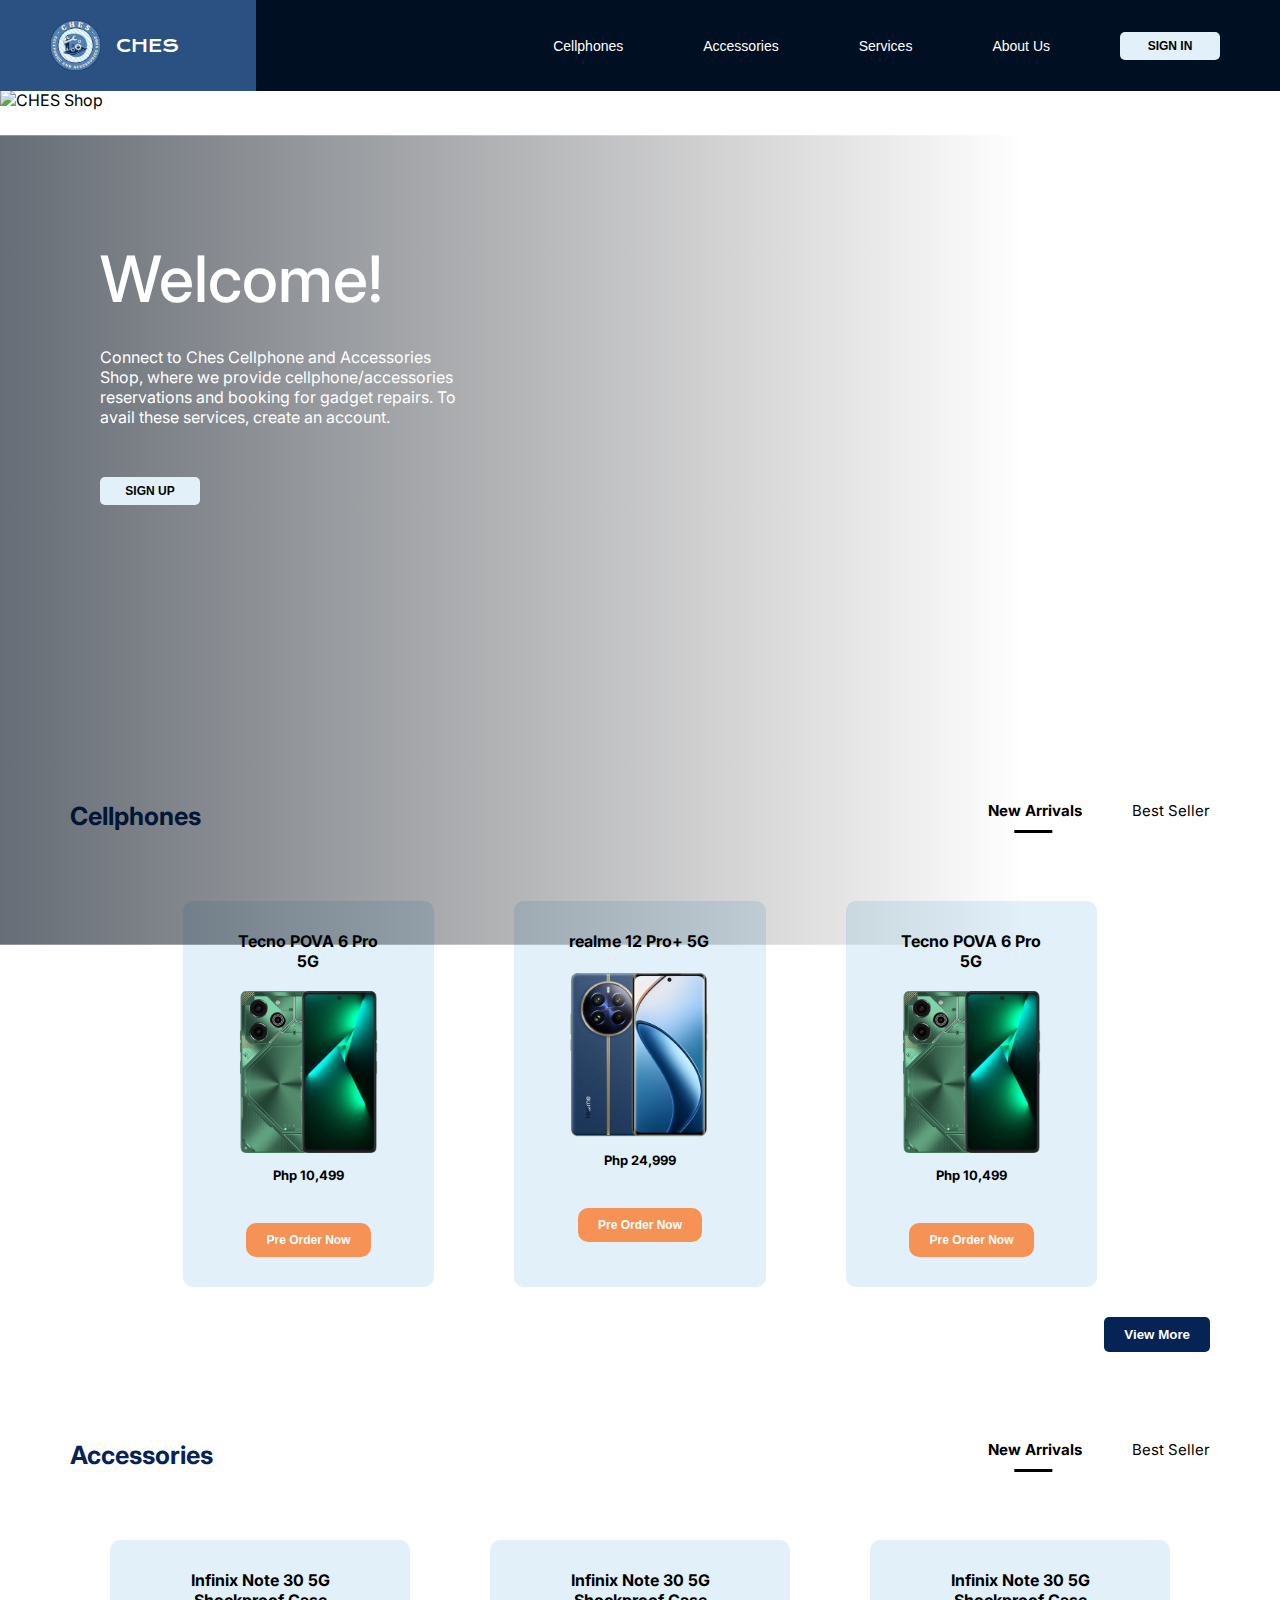
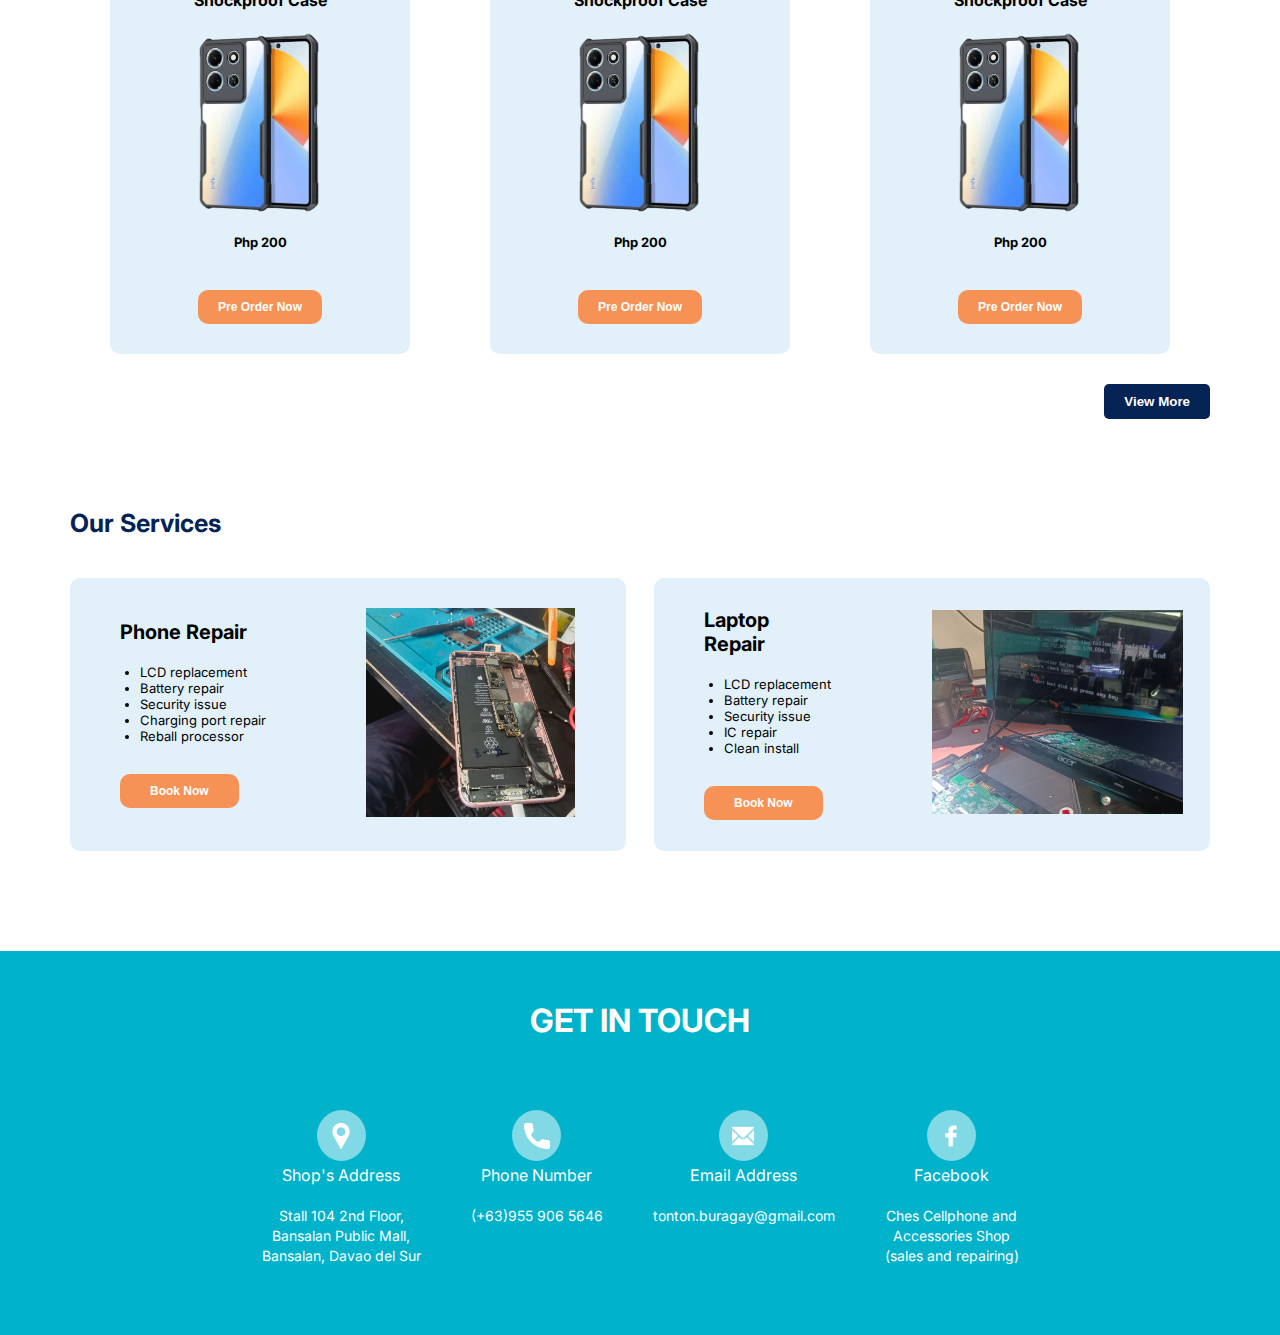
==== index.html @ 957cf8bf "TechShop_Client-Side" ====
<!DOCTYPE html>
<html>
 <head>
  <title>CHES Cellphone and Accessories Shop</title>
  <meta charset="utf-8">
  <meta name="viewport" content="width=device-width, initial-scale=1.0">

  <!--css-->
  <link href="landing-page.css" type="text/css" rel="stylesheet" />
  <!---->

  <!--fonts-->
  <link rel="preconnect" href="https://fonts.googleapis.com">
  <link rel="preconnect" href="https://fonts.gstatic.com" crossorigin>
  <link href="https://fonts.googleapis.com/css2?family=Inter:wght@100..900&family=Krona+One&display=swap" rel="stylesheet">
  <link href="https://fonts.googleapis.com/css2?family=Krona+One&display=swap" rel="stylesheet">
  <!---->

  <!--icons-->
  <link rel='stylesheet' href='https://cdn-uicons.flaticon.com/2.2.0/uicons-bold-rounded/css/uicons-bold-rounded.css'>
  <!---->
  
 </head>
 <body>

  <!--header-->
  <div class="header-container">
   <div class="left-header">
    <img src="icons/logo.svg">
    <p>CHES</p>
   </div>
   <div class="navbar">
    <div class="menu" id="hidden-menu">
     <a href="#"><button class="menu-btn">Cellphones</button></a>
     <a href="#"><button class="menu-btn">Accessories</button></a>
     <a href="#"><button class="menu-btn">Services</button></a>
     <a href="#"><button class="menu-btn">About Us</button></a>
    </div>
    <div class="right-header">
     <a href="#"><button class="sign-in-btn">SIGN IN</button></a>
     <div id="menu-icon">
      <i class="fi fi-br-bars-staggered"></i>
     </div>
    </div>
   </div>
  </div>
  <!---->

  <!--landing page main-->
  <div class="main-container">
   <img src="bg-img/ches-img.png" class="bg-img" alt="CHES Shop">
   <img src="bg-img/bg-fade.svg" class="fade">
   <div class="content">
    <p class="title">Welcome!</p>
    <p class="subtitle">Connect to Ches Cellphone and Accessories Shop, where we provide cellphone/accessories reservations and booking for gadget repairs. To avail these services, create an account.</p>
    <a href="#"><button class="sign-up-btn">SIGN UP</button></a>
   </div>
  </div>
  <!---->

  <div style="height: 15vh;"></div>

  <!--cp new arrivals container-->
  <div class="cp-product-container">
   <div class="cp-container">
    <p class="cellphone-txt">Cellphones</p>
    <div class="phone-choices">
     <a href="#" class="cp-new-arrivals">New Arrivals</a>
     <a href="#" class="cp-best-seller">Best Seller</a>
    </div>
   </div>
   <div class="cellphones">
    <div class="cellphone-container cp1">
     <p class="cp-title">Tecno POVA 6 Pro 5G</p><br>
     <img src="product-img/tecno-pova.svg" alt="tecno cp">
     <p style="font-size: 13px;">Php 10,499</p><br><br>
     <a><button class="pre-order-btn">Pre Order Now</button></a>
    </div>
    <div class="cellphone-container cp2">
     <p class="cp-title">realme 12 Pro+ 5G</p><br>
     <img src="product-img/realme-12.svg" alt="realme cp">
     <p style="font-size: 13px;">Php 24,999</p><br><br>
     <a><button class="pre-order-btn">Pre Order Now</button></a>
    </div>
    <div class="cellphone-container cp1">
     <p class="cp-title">Tecno POVA 6 Pro 5G</p><br>
     <img src="product-img/tecno-pova.svg" alt="tecno cp">
     <p style="font-size: 13px;">Php 10,499</p><br><br>
     <a><button class="pre-order-btn">Pre Order Now</button></a>
    </div>
   </div>
   <div class="view-more-container">
    <a href="#"><button class="view-more-btn">View More</button></a>
   </div>
  </div>
  <!---->

  <!--cp best seller container//hidden-->
  <div class="cp-product-container2">
   <div class="cp-container2">
    <p class="cellphone-txt">Cellphones</p>
    <div class="phone-choices">
     <a href="#" class="cp-new-arrivals2">New Arrivals</a>
     <a href="#" class="cp-best-seller2">Best Seller</a>
    </div>
   </div>
   <div class="cellphones">
    <div class="cellphone-container cp1">
     <p class="cp-title">realme 12 Pro+ 5G</p><br>
     <img src="product-img/realme-12.svg" alt="realme cp">
     <p style="font-size: 13px;">Php 24,999</p><br><br>
     <a><button class="pre-order-btn">Pre Order Now</button></a>
    </div>
    <div class="cellphone-container cp2">
     <p class="cp-title">realme 12 Pro+ 5G</p><br>
     <img src="product-img/realme-12.svg" alt="realme cp">
     <p style="font-size: 13px;">Php 24,999</p><br><br>
     <a><button class="pre-order-btn">Pre Order Now</button></a>
    </div>
    <div class="cellphone-container cp1">
     <p class="cp-title">Tecno POVA 6 Pro 5G</p><br>
     <img src="product-img/tecno-pova.svg" alt="tecno cp">
     <p style="font-size: 13px;">Php 10,499</p><br><br>
     <a><button class="pre-order-btn">Pre Order Now</button></a>
    </div>
   </div>
   <div class="view-more-container">
    <a href="#"><button class="view-more-btn">View More</button></a>
   </div>
  </div>
  <!---->

  <!--accessories new arrivals container-->
  <div class="acc-product-container">
   <div class="acc-container">
    <p class="accessories-txt">Accessories</p>
    <div class="accessories-choices">
     <a href="#" class="acc-new-arrivals">New Arrivals</a>
     <a href="#" class="acc-best-seller">Best Seller</a>
    </div>
   </div>
   <div class="accessories">
    <div class="accessories-container">
     <p class="acc-title">Infinix Note 30 5G Shockproof Case</p><br>
     <img src="product-img/phonecase.svg" alt="phonecase">
     <p style="font-size: 13px;">Php 200</p><br><br>
     <a><button class="pre-order-btn">Pre Order Now</button></a>
    </div>
    <div class="accessories-container">
     <p class="acc-title">Infinix Note 30 5G Shockproof Case</p><br>
     <img src="product-img/phonecase.svg" alt="phonecase">
     <p style="font-size: 13px;">Php 200</p><br><br>
     <a><button class="pre-order-btn">Pre Order Now</button></a>
    </div>
    <div class="accessories-container">
     <p class="acc-title">Infinix Note 30 5G Shockproof Case</p><br>
     <img src="product-img/phonecase.svg" alt="phonecase">
     <p style="font-size: 13px;">Php 200</p><br><br>
     <a><button class="pre-order-btn">Pre Order Now</button></a>
    </div>
   </div>
   <div class="view-more-container">
    <a href="#"><button class="view-more-btn">View More</button></a>
   </div>
  </div>
  <!---->

  <!--accessories best seller container//hidden-->
  <div class="acc-product-container2">
   <div class="acc-container2">
    <p class="accessories-txt">Accessories</p>
    <div class="accessories-choices">
     <a href="#" class="acc-new-arrivals2">New Arrivals</a>
     <a href="#" class="acc-best-seller2">Best Seller</a>
    </div>
   </div>
   <div class="accessories">
    <div class="accessories-container">
     <p class="acc-title">Realme C33 Type C Charger</p><br>
     <img src="product-img/charger.svg" alt="charger">
     <p style="font-size: 13px;">Php 200</p><br><br>
     <a><button class="pre-order-btn">Pre Order Now</button></a>
    </div>
    <div class="accessories-container">
     <p class="acc-title">Realme C33 Type C Charger</p><br>
     <img src="product-img/charger.svg" alt="charger">
     <p style="font-size: 13px;">Php 200</p><br><br>
     <a><button class="pre-order-btn">Pre Order Now</button></a>
    </div>
    <div class="accessories-container">
     <p class="acc-title">Realme C33 Type C Charger</p><br>
     <img src="product-img/charger.svg" alt="charger">
     <p style="font-size: 13px;">Php 200</p><br><br>
     <a><button class="pre-order-btn">Pre Order Now</button></a>
    </div>
   </div>
   <div class="view-more-container">
    <a href="#"><button class="view-more-btn">View More</button></a>
   </div>
  </div>
  <!---->

  <!--our services container-->
  <div class="services-container">
    <p class="services-txt">Our Services</p>
   <div class="services-division">
    <div class="services">
     <div class="phone-repair-container">
      <p>Phone Repair</p><br>
      <ul>
       <li>LCD replacement</li>
       <li>Battery repair</li>
       <li>Security issue</li>
       <li>Charging port repair</li>
       <li>Reball processor</li>
      </ul>
      <a><button class="book-now-btn">Book Now</button></a>
     </div>
     <div>
      <img src="product-img/phone-repair.svg">
     </div>
    </div>
    <div class="services2">
     <div class="laptop-repair-container">
      <p>Laptop Repair</p><br>
      <ul>
       <li>LCD replacement</li>
       <li>Battery repair</li>
       <li>Security issue</li>
       <li>IC repair</li>
       <li>Clean install</li>
      </ul>
      <a><button class="book-now-btn">Book Now</button></a>
     </div>
     <div>
      <img src="product-img/laptop-repair.svg">
     </div>
    </div>
   </div>
  </div>
  <!---->

  <!--get in touch-->
  <div class="contacts-container">
   <p class="get-in-touch">GET IN TOUCH</p>
   <div class="contacts">
    <div class="location">
     <div><img src="icons/location.svg"></div>
     <p style="font-size: 16px;">Shop's Address</p><br>
     <a class="description">Stall 104 2nd Floor,<br> Bansalan Public Mall,<br> Bansalan, Davao del Sur</a>
    </div>
    <div class="phone-number">
     <div><img src="icons/phone-number.svg"></div>
     <p style="font-size: 16px;">Phone Number</p><br>
     <a class="description">(+63)955 906 5646</a>
    </div>
    <div class="email">
     <div><img src="icons/email.svg"></div>
     <p style="font-size: 16px;">Email Address</p><br>
     <a href="tonton.buragay@gmail.com">tonton.buragay@gmail.com</a>
    </div>
    <div class="facebook">
     <div><img src="icons/facebook.svg"></div>
     <p style="font-size: 16px;">Facebook</p><br>
     <a href="https://www.facebook.com/profile.php?id=100089788597426">Ches Cellphone and<br>Accessories Shop<br>(sales and repairing)</a>
    </div>
   </div>
  </div>
  <!---->
  <!--script-->
  <script type="text/javascript" src="landing-page.js"></script>
 </body>
</html>
---- landing-page.css ----
* {
 margin: 0;
 padding: 0;
}
body {
 height: 100vh;
 font-family: "Inter", sans-serif;
}

/*header*/
.header-container {
 display: grid;
 grid-template-columns: 1fr 4fr;
 transition: 0.3s;
 position: fixed;
 width: 100%;
 z-index: 100;
}
.left-header {
 font-family: "Krona One", sans-serif;
 display: flex;
 background-color: #2A5181;
 align-items: center;
 column-gap: 15px;
 font-size: 17px;
 color: white;
 padding: 20px;
 padding-left: 50px;
}
.navbar {
 background-color: #000F22;
 display: flex;
 justify-content: right;
 align-items: center;
}
.menu {
 display: flex;
 justify-content: center;
 align-items: center;
 column-gap: 40px;
 padding-right: 50px;
 white-space: nowrap;
}
button {
 border: none;
}
.menu-btn {
 background-color: #000F22;
 color: white;
 font-size: 14px;
 padding: 20px;
 cursor: pointer;
}
.menu-btn:hover {
 background-color: #052355;
 padding: 20px;
 border-radius: 10px;
 transition: all 0.3s ease;
}
.right-header {
 padding-right: 60px;
 display: flex;
 column-gap: 40px;
 align-items: center;
}
.right-header a {
 text-decoration: none;
}
.sign-in-btn {
 background-color: #E1F0F9;
 width: 100px;
 padding: 7px;
 font-weight: bold;
 border-radius: 5px;
 font-size: 12px;
 cursor: pointer;
}
.sign-in-btn:hover {
 background-color: #2A5181;
 color: white;
 transition: all 0.3s ease;
}
#menu-icon {
 color: white;
 font-size: 20px;
 cursor: pointer;
 z-index: 10001;
 display: none;
}
/**/

/*landing page main*/
.main-container {
 position: relative;
 padding-top: 90px;
}
.bg-img, .fade {
 position: absolute;
 width: 100%;
 height: 100vh;
}
.fade {
 margin-left: -20%;
}
.content {
 position: absolute;
 z-index: 1;
 padding-top: 150px;
 padding-left: 100px;
}
.title {
 color: white;
 font-size: 64px;
 font-weight: 500;
 padding-bottom: 30px;
} 
.subtitle {
 color: white;
 width: 358px;
 padding-bottom: 50px;
}
.sign-up-btn {
 background-color: #E1F0F9;
 width: 100px;
 padding: 7px;
 font-weight: bold;
 border-radius: 5px;
 font-size: 12px;
 cursor: pointer;
}
.sign-up-btn:hover {
 background-color: #2A5181;
 color: white;
 transition: all 0.3s ease;
}
/**/

/*cp new arrivals container*/
.cp-product-container {
 padding-bottom: 50px;
}
.cp-product-container a {
 text-decoration: none;
 color: black;
}
.cp-container {
 margin-top: 45%;
 display: flex;
 justify-content: space-between;
 padding: 0 70px 70px 70px;
}
.cellphone-txt {
 font-size: 25px;
 color: #052355;
 font-weight: bold;
}
.phone-choices {
 display: flex;
 column-gap: 50px;
 font-size: 15px;
}
.cp-new-arrivals {
 font-weight: bold;
 position: relative;
 font-size: 15px;
}
.cp-new-arrivals::after {
 content: '';
 position: absolute;
 left: 0;
 bottom: -2px;
 width: 40%;
 border-bottom: 3px solid black;
 transform: translateX(70%); 
}
.cellphones {
 display: flex;
 justify-content: center;
 column-gap: 80px;
}
.cellphone-container {
 background-color: #E1F0F9;
 padding: 30px 50px 30px 50px;
 border-radius: 10px;
 text-align: center;
 transition: transform 0.3s ease; 
}
.cellphone-container:hover {
 transform: scale(1.1); 
}
.cellphone-container img {
 padding-bottom: 10px;
}
.cellphone-container p {
 font-weight: bold;
}
.cp-title {
 width: 150px;
}
.pre-order-btn {
 background-color: #F79256;
 color: white;
 padding: 10px 20px 10px 20px;
 border-radius: 10px;
 font-weight: bold;
 font-size: 12px;
 cursor: pointer;
}
.pre-order-btn:hover {
 background-color: #F2B38D;
 color: #A4430A;
 transition: all 0.3s ease;
}
.view-more-btn {
 background-color: #052355;
 color: white;
 padding: 10px 20px 10px 20px;
 border-radius: 5px;
 font-weight: bold;
 cursor: pointer;
}
.view-more-btn:hover {
 background-color: #9DB6DE;
 color: #000F22;
 transition: all 0.3s ease;
}
.view-more-container {
 text-align: right;
 padding-top: 30px;
 padding-right: 70px;
}
/**/

/*cp best seller container*/
.cp-product-container2 {
 padding-bottom: 50px;
 display: none;
}
.cp-product-container2 a {
 text-decoration: none;
 color: black;
}
.cp-container2 {
 margin-top: 45%;
 display: flex;
 justify-content: space-between;
 padding: 0 70px 70px 70px;
}
.cp-new-arrivals2 {
 font-size: 15px;
}
.cp-best-seller2 {
 font-weight: bold;
 position: relative;
 font-size: 15px;
}
.cp-best-seller2::after {
 content: '';
 position: absolute;
 left: 0;
 bottom: -2px;
 width: 40%;
 border-bottom: 3px solid black;
 transform: translateX(70%); 
}
/**/

/*accessories new arrivals container*/
.acc-product-container {
 padding-bottom: 50px;
}
.acc-product-container a {
 text-decoration: none;
 color: black;
}
.acc-container {
 margin-top: 3%;
 display: flex;
 justify-content: space-between;
 padding: 0 70px 70px 70px;
}
.accessories-txt {
 font-size: 25px;
 color: #052355;
 font-weight: bold;
}
.accessories-choices {
 display: flex;
 column-gap: 50px;
 font-size: 15px;
}
.acc-new-arrivals {
 font-weight: bold;
 position: relative;
 font-size: 15px;
}
.acc-new-arrivals::after {
 content: '';
 position: absolute;
 left: 0;
 bottom: -2px;
 width: 40%;
 border-bottom: 3px solid black;
 transform: translateX(70%); 
}
.accessories {
 display: flex;
 justify-content: center;
 column-gap: 80px;
}
.accessories-container {
 background-color: #E1F0F9;
 padding: 30px 50px 30px 50px;
 border-radius: 10px;
 text-align: center;
 transition: transform 0.3s ease; 
}
.accessories-container:hover {
 transform: scale(1.1); 
}
.accessories-container img {
 padding-bottom: 10px;
}
.accessories-container p {
 font-weight: bold;
}
.acc-title {
 width: 200px;
}
/**/

/*accessories best seller container*/
.acc-product-container2 {
 padding-bottom: 50px;
 display: none;
}
.acc-product-container2 a {
 text-decoration: none;
 color: black;
}
.acc-container2 {
 margin-top: 3%;
 display: flex;
 justify-content: space-between;
 padding: 0 70px 70px 70px;
}
.acc-new-arrivals2 {
 font-size: 15px;
}
.acc-best-seller2 {
 font-weight: bold;
 position: relative;
 font-size: 15px;
}
.acc-best-seller2::after {
 content: '';
 position: absolute;
 left: 0;
 bottom: -2px;
 width: 40%;
 border-bottom: 3px solid black;
 transform: translateX(70%); 
}
/**/

/*services container*/
.services-container {
 padding-bottom: 50px;
 margin-top: 3%;
 padding: 0 70px 100px 70px;
}
.services-division {
 display: flex;
 justify-content: space-between;
}
.services-txt {
 font-size: 25px;
 color: #052355;
 font-weight: bold;
 padding-bottom: 40px;
}
.services {
 display: flex;
 align-items: center;
 background-color: #E1F0F9;
 border-radius: 10px;
 padding: 30px 50px 30px 50px;
 width: 40%;
}
.services img {
 width: 110%;
}
.phone-repair-container {
 padding-right: 100px;
}
.phone-repair-container p {
 font-size: 20px;
 font-weight: bold;
}
.phone-repair-container ul {
 padding: 0 0 30px 20px;
}
.phone-repair-container li {
 font-size: 13px;
}
.book-now-btn {
 background-color: #F79256;
 color: white;
 padding: 10px 30px 10px 30px;
 border-radius: 10px;
 font-weight: bold;
 font-size: 12px;
 cursor: pointer;
}
.book-now-btn:hover {
 background-color: #F2B38D;
 color: #A4430A;
 transition: all 0.3s ease;
}
.services2 {
 display: flex;
 align-items: center;
 background-color: #E1F0F9;
 border-radius: 10px;
 padding: 30px 50px 30px 50px;
 width: 40%;
}
.services2 img {
 width: 110%;
}
.laptop-repair-container {
 padding-right: 100px;
}
.laptop-repair-container p {
 font-size: 20px;
 font-weight: bold;
}
.laptop-repair-container ul {
 padding: 0 0 30px 20px;
}
.laptop-repair-container li {
 font-size: 13px;
}
/**/

/*get in touch*/
.contacts-container {
 background-color: #00B2CA;
 color: white;
 padding-bottom: 70px;
}
.get-in-touch {
 font-size: 32px;
 font-weight: bold;
 text-align: center;
 padding-top: 50px;
 padding-bottom: 70px;
}
.contacts {
 display: flex;
 column-gap: 50px;
 justify-content: center;
 align-items: flex-start;
}
.location {
 text-align: center;
}
.phone-number {
 text-align: center;
}
.email {
 text-align: center;
}
.facebook {
 text-align: center;
}
.location a, .phone-number a {
 font-size: 14px;
}
.email a {
 font-size: 14px;
 color: white;
 text-decoration: none;
}
.facebook a {
 font-size: 14px;
 color: white;
 text-decoration: none;
}
/**/

/*media*/
@media only screen and (max-width: 1160px) {
 .bg-img, .fade {
  height: 90vh;
 }
 .cp-container {
  margin-top: 35%;
 }
 .cp-product-container {
  padding-top: 10%;
 }
 .cellphones {
  column-gap: 50px;
 }
 .accessories-container {
  padding: 20px 30px 20px 30px;
 }
 .accessories {
  column-gap: 50px;
 }
 .services {
  width: 35%;
 }
 .phone-repair-container p {
  white-space: nowrap;
 }
 .laptop-repair-container p {
  white-space: nowrap;
 }
 .phone-repair-container {
  padding-right: 50px;
 }
 .laptop-repair-container {
  padding-right: 50px;
 }
 .get-in-touch {
  font-size: 30px;
 }
 .description {
  font-size: 12px;
 }
 .location a, .phone-number a, .email a, .facebook a{
  font-size: 12px;
 }
}

@media only screen and (max-width: 1000px) {
 #menu-icon {
  display: block;
 }
 .left-header {
  font-size: 15px;
  padding-left: 30px;
 }
 .menu {
  position: absolute;
  top: 100%;
  right: -100%;
  width: 200px;
  height: 100vh;
  background-color: #000F22;
  display: flex;
  flex-direction: column;
  justify-content: flex-start;
  transition: all 0.5s ease;
 }
 .menu a {
  text-decoration: none;
 }
 .menu-btn {
  display: block;
  margin-left: 50px;
  margin-bottom: 20px;
 }
 .menu-btn:hover {
  width: 200px;
  border-radius: 0;
 }
 .sign-in-btn {
  display: block;
  margin-left: 50px;
 }
 .menu.open {
  right: 0;
  transition: all 0.5s ease;
 }
 .bg-img, .fade {
  height: 80vh;
 }
 .content {
  padding: 100px;
 }
 .cp-product-container {
  padding-top: 10%;
 }
 .cellphones {
  column-gap: 30px;
 }
 .accessories {
  column-gap: 30px;
 }
 .services-division {
  display: inline;
 }
 .services {
  width: 60%;
  margin-bottom: 30px;
  margin-left: 120px;
 }
 .services2 {
  width: 60%;
  margin-left: 120px;
 }
 .phone-repair-container, .laptop-repair-container {
  padding-right: 100px;
 }
}

@media only screen and (max-width: 950px) {
 .cp-product-container {
  padding-top: 10%;
 }
 .cellphones {
  column-gap: 20px;
 }
 .accessories {
  column-gap: 20px;
 }
}

@media only screen and (max-width: 850px) {
 .content {
  padding-left: 50px;
 }
 .title {
  font-size: 55px;
 }
 .subtitle {
  font-size: 15px;
  width: 335px;
 }
 .cp-product-container {
  padding-top: 15%;
 }
 .cp-product-container2 {
  padding-top: 5%;
 }
 .cellphones {
  display: grid;
  grid-template-columns: 1fr 1fr; 
  margin: 0 80px 0 20px;
  gap: 40px;
 }
 .cellphone-container {
  width: 60%;
  text-align: center;
  margin: 0 50px 0 50px;
 }
 .cp-title {
  width: 100%;
 }
 .accessories {
  display: grid;
  grid-template-columns: 1fr 1fr; 
  margin: 0 80px 0 20px;
  gap: 40px;
 }
 .accessories-container {
  width: 70%;
  text-align: center;
  margin: 0 50px 0 50px;
  padding-top: 30px;
  padding-bottom: 30px;
 }
 .acc-title {
  width: 100%;
 }
 .get-in-touch {
  font-size: 28px;
 }
 .contacts {
  column-gap: 25px;
 }
}

@media only screen and (max-width: 770px) {
 .bg-img, .fade {
  height: 75vh;
 }
 .title {
  font-size: 50px;
 }
 .subtitle {
  font-size: 13px;
  width: 290px;
 }
 .cp-product-container {
  padding-top: 15%;
 }
 .cp-product-container2 {
  padding-top: 5%;
 }
 .cellphones {
  margin: 0 50px 0 50px;
 }
 .cellphone-container.cp1 {
  margin-left: 5%;
 }
 .cellphone-container.cp2 {
  margin-left: 1%;
 }
 .services {
  margin-left: 80px;
 }
 .services2 {
  margin-left: 80px;
 }
 .contacts {
  display: grid;
  grid-template-columns: 1fr 1fr;
  gap: 60px;
 }
}

@media only screen and (max-width: 750px) {
 .bg-img, .fade {
  height: 70vh;
 }
 .title {
  font-size: 40px;
 }
 .subtitle {
  font-size: 12px;
  width: 268px;
 }
}

@media only screen and (max-width: 700px) {
 .cp-product-container {
  padding-top: 20%;
 }
 .cp-product-container2 {
  padding-top: 10%;
 }
 .cellphones {
  grid-template-columns: 1fr;
  margin-left: 30%;
 }
 .cellphone-container.cp1 {
  margin-left: 0;
 }
 .cellphone-container.cp2 {
  margin-left: 0;
 }
 .cellphone-container {
  width: 50%;
 }
 .accessories {
  grid-template-columns: 1fr;
  margin-left: 20%;
 }
 .accessories-container {
  width: 60%;
 }
 .services, .services2 {
  width: 70%;
  margin-left: 40px;
 }
}

@media only screen and (max-width: 650px){
 .bg-img, .fade {
  height: 65vh;
 }
 .content {
  padding-top: 50px;
 }
 .cellphone-txt, .accessories-txt, .services-txt {
  font-size: 20px;
 }
 .cp-new-arrivals, .cp-best-seller, .cp-new-arrivals2, .cp-best-seller2, .acc-new-arrivals, .acc-best-seller, .acc-new-arrivals2, .acc-best-seller2 {
  font-size: 12px;
 }
 .phone-repair-container p, .laptop-repair-container p {
  font-size: 15px;
 } 
 .phone-repair-container li, .laptop-repair-container li {
  white-space: nowrap;
 }
 .services, .services2 {
  width: 80%;
  margin-left: 5px;
 }
 .phone-repair-container, .laptop-repair-container {
  padding-right: 50px;
 }
}

@media only screen and (max-width: 600px) {
 .bg-img, .fade {
  height: 60vh;
 }
 .cp-product-container {
  margin-left: -20px;
 }
 .cp-product-container {
  margin-left: 0;
 }
}

@media only screen and (max-width: 550px) {
 .bg-img, .fade {
  height: 55vh;
 }
 .content {
  padding-top: 30px;
 }
 .phone-repair-container, .laptop-repair-container {
  padding-right: 30px;
 }
}

@media only screen and (max-width: 520px) {
 .phone-repair-container, .laptop-repair-container {
  padding-right: 20px;
 }
}

@media only screen and (max-width: 460px) {
 .left-header {
  padding-left: 10px;
 }
 .cp-container, .cp-container2, .acc-container, .acc-container2 {
  padding: 0 20px 50px 20px;
 }
 .services-container {
  padding: 0 20px 50px 20px;
 }
 .services, .services2 {
  padding-right: 20px;
  width: 45%;
  margin: 0 auto;
 }
 .services img, .services2 img {
  display: none;
 }
 .services {
  margin-bottom: 40px;
 }
}

@media only screen and (max-width: 400px) {
 .bg-img, .fade {
  height: 45vh;
 }
 .sign-in-btn {
  padding: 5px;
  width: 60px;
  white-space: nowrap;
 }
 body {
  overflow-x: hidden;
 }
 .menu {
  width: 176px;
 }
 .content {
  padding-left: 25px;
  text-align: left;
  padding-top: 20px;
 }
 .title {
  font-size: 35px;
 }
 .title, .subtitle {
  padding-bottom: 20px;
 }
 .cp-container, .cp-container2, .acc-container, .acc-container2 {
  display: grid;
  grid-template-columns: 1fr;
 }
 .cellphone-txt, .accessories-txt {
  padding-bottom: 30px;
  font-size: 25px;
 }
 .phone-choices a, .accessories-choices a{
  font-size: 15px;
 }
 .cp-new-arrivals::after, .cp-best-seller2::after, .acc-new-arrivals::after, .acc-best-seller2::after{
  bottom: -10px;
 }
 .contacts {
  grid-template-columns: 1fr;
 }
}

@media only screen and (max-width: 360px) {
 .bg-img, .fade {
  height: 40vh;
 }
 .menu {
  width: 130px;
 }
 .title {
  font-size: 25px;
 }
 .services, .services2 {
  width: 65%;
 }
}
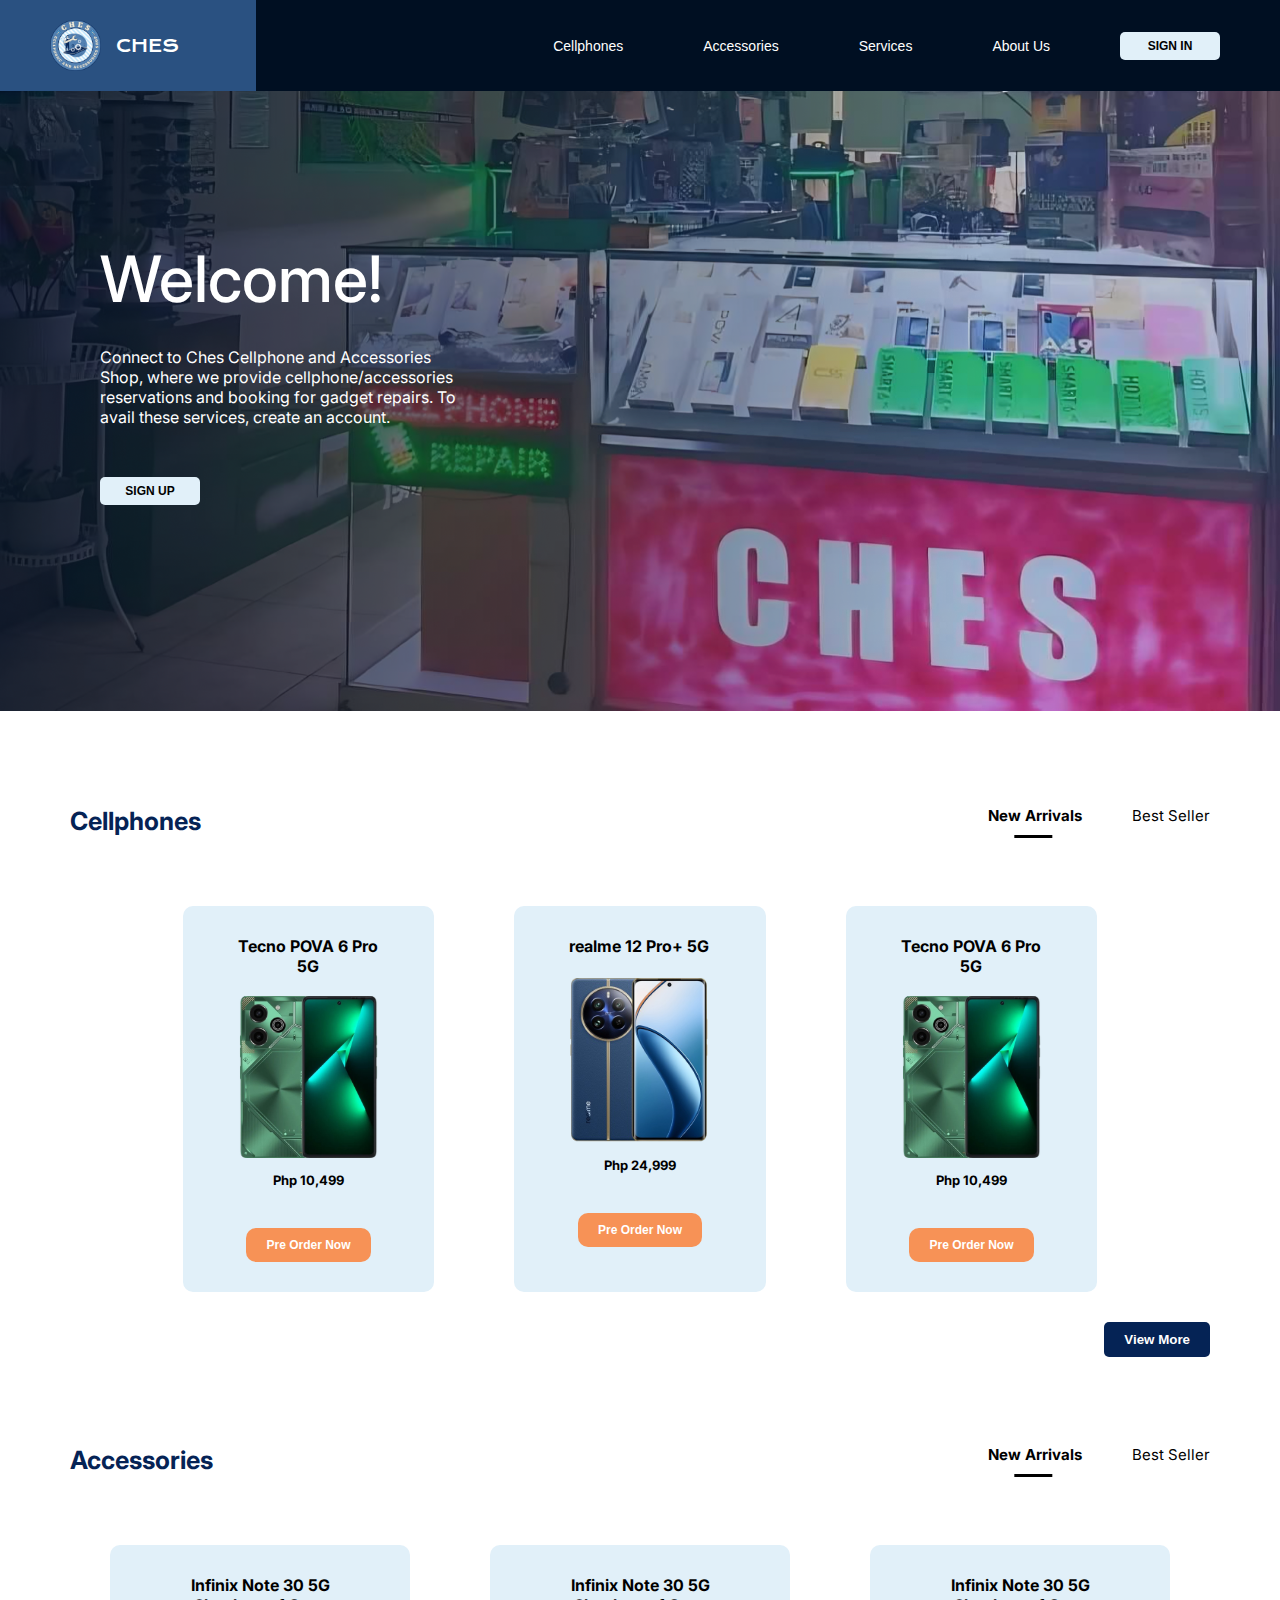
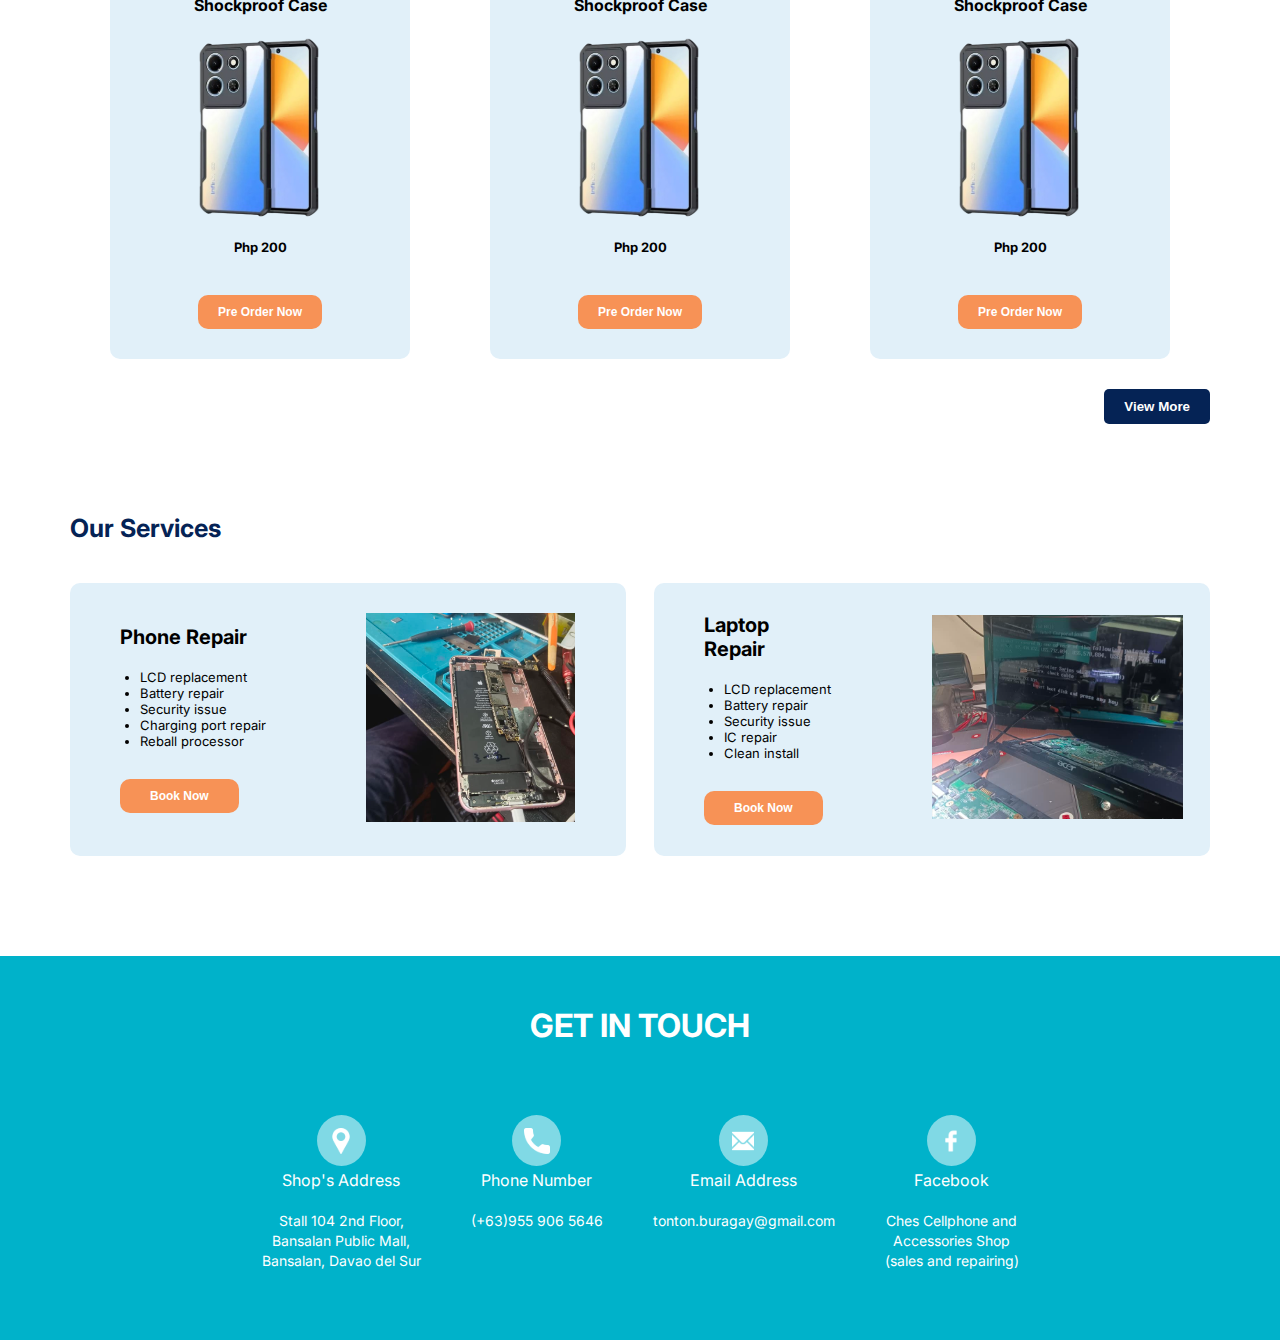
==== commit aa49df4b: "changes1" ====
--- a/index.html
+++ b/index.html
@@ -19,6 +19,10 @@
   <!--icons-->
   <link rel='stylesheet' href='https://cdn-uicons.flaticon.com/2.2.0/uicons-bold-rounded/css/uicons-bold-rounded.css'>
   <!---->
+
+  <!--Web-logo-->
+  <link rel="icon" href="icons/logo.svg">
+  <!---->
   
  </head>
  <body>
@@ -41,6 +45,9 @@
      <div id="menu-icon">
       <i class="fi fi-br-bars-staggered"></i>
      </div>
+     <div class="x">
+      <i class="fi fi-br-cross"></i>
+     </div>
     </div>
    </div>
   </div>
@@ -48,8 +55,7 @@
 
   <!--landing page main-->
   <div class="main-container">
-   <img src="bg-img/ches-img.png" class="bg-img" alt="CHES Shop">
-   <img src="bg-img/bg-fade.svg" class="fade">
+   <img src="bg-img/ches-bg.png" class="bg-img" alt="CHES Shop">
    <div class="content">
     <p class="title">Welcome!</p>
     <p class="subtitle">Connect to Ches Cellphone and Accessories Shop, where we provide cellphone/accessories reservations and booking for gadget repairs. To avail these services, create an account.</p>
@@ -58,7 +64,7 @@
   </div>
   <!---->
 
-  <div style="height: 15vh;"></div>
+  <div class="space"></div>
 
   <!--cp new arrivals container-->
   <div class="cp-product-container">
--- a/landing-page.css
+++ b/landing-page.css
@@ -87,6 +87,13 @@
  z-index: 10001;
  display: none;
 }
+.x {
+ color: white;
+ font-size: 20px;
+ cursor: pointer;
+ z-index: 10001;
+ display: none;
+}
 /**/
 
 /*landing page main*/
@@ -94,13 +101,10 @@
  position: relative;
  padding-top: 90px;
 }
-.bg-img, .fade {
+.bg-img {
  position: absolute;
  width: 100%;
- height: 100vh;
-}
-.fade {
- margin-left: -20%;
+ max-height: 100vh;
 }
 .content {
  position: absolute;
@@ -135,9 +139,16 @@
 }
 /**/
 
+.space {
+ height: 10vh;
+ display: block;
+}
+
 /*cp new arrivals container*/
 .cp-product-container {
  padding-bottom: 50px;
+ padding-top: 50px;
+ margin: 0 auto;
 }
 .cp-product-container a {
  text-decoration: none;
@@ -177,6 +188,7 @@
  display: flex;
  justify-content: center;
  column-gap: 80px;
+ flex-wrap: wrap;
 }
 .cellphone-container {
  background-color: #E1F0F9;
@@ -234,6 +246,7 @@
 /*cp best seller container*/
 .cp-product-container2 {
  padding-bottom: 50px;
+ padding-top: 50px;
  display: none;
 }
 .cp-product-container2 a {
@@ -307,6 +320,7 @@
  display: flex;
  justify-content: center;
  column-gap: 80px;
+ flex-wrap: wrap;
 }
 .accessories-container {
  background-color: #E1F0F9;
@@ -491,15 +505,6 @@
 
 /*media*/
 @media only screen and (max-width: 1160px) {
- .bg-img, .fade {
-  height: 90vh;
- }
- .cp-container {
-  margin-top: 35%;
- }
- .cp-product-container {
-  padding-top: 10%;
- }
  .cellphones {
   column-gap: 50px;
  }
@@ -575,14 +580,23 @@
   right: 0;
   transition: all 0.5s ease;
  }
- .bg-img, .fade {
-  height: 80vh;
+ .sign-in-btn:hover, .sign-up-btn:hover {
+  background-color: #E1F0F9;
+  color: black;
  }
  .content {
-  padding: 100px;
- }
- .cp-product-container {
-  padding-top: 10%;
+  padding-top: 100px;
+ }
+ .cellphone-container:hover, .accessories-container:hover {
+  transform: none; 
+ }
+ .pre-order-btn:hover, .book-now-btn:hover {
+  background-color: #F79256;
+  color: white;
+ }
+ .view-more-btn:hover {
+  background-color: #052355;
+  color: white;
  }
  .cellphones {
   column-gap: 30px;
@@ -622,6 +636,7 @@
 @media only screen and (max-width: 850px) {
  .content {
   padding-left: 50px;
+  padding-top: 80px;
  }
  .title {
   font-size: 55px;
@@ -630,11 +645,8 @@
   font-size: 15px;
   width: 335px;
  }
- .cp-product-container {
-  padding-top: 15%;
- }
  .cp-product-container2 {
-  padding-top: 5%;
+  padding-top: 10%;
  }
  .cellphones {
   display: grid;
@@ -675,21 +687,12 @@
 }
 
 @media only screen and (max-width: 770px) {
- .bg-img, .fade {
-  height: 75vh;
- }
  .title {
   font-size: 50px;
  }
  .subtitle {
   font-size: 13px;
   width: 290px;
- }
- .cp-product-container {
-  padding-top: 15%;
- }
- .cp-product-container2 {
-  padding-top: 5%;
  }
  .cellphones {
   margin: 0 50px 0 50px;
@@ -714,9 +717,6 @@
 }
 
 @media only screen and (max-width: 750px) {
- .bg-img, .fade {
-  height: 70vh;
- }
  .title {
   font-size: 40px;
  }
@@ -724,15 +724,12 @@
   font-size: 12px;
   width: 268px;
  }
+ .content {
+  padding-top: 50px;
+ }
 }
 
 @media only screen and (max-width: 700px) {
- .cp-product-container {
-  padding-top: 20%;
- }
- .cp-product-container2 {
-  padding-top: 10%;
- }
  .cellphones {
   grid-template-columns: 1fr;
   margin-left: 30%;
@@ -760,11 +757,8 @@
 }
 
 @media only screen and (max-width: 650px){
- .bg-img, .fade {
-  height: 65vh;
- }
  .content {
-  padding-top: 50px;
+  padding-top: 30px;
  }
  .cellphone-txt, .accessories-txt, .services-txt {
   font-size: 20px;
@@ -787,39 +781,68 @@
  }
 }
 
-@media only screen and (max-width: 600px) {
- .bg-img, .fade {
-  height: 60vh;
- }
- .cp-product-container {
-  margin-left: -20px;
- }
- .cp-product-container {
-  margin-left: 0;
- }
-}
-
 @media only screen and (max-width: 550px) {
- .bg-img, .fade {
-  height: 55vh;
- }
  .content {
   padding-top: 30px;
  }
+ .title {
+  padding-bottom: 15px;
+ }
+ .subtitle {
+  padding-bottom: 30px;
+ }
  .phone-repair-container, .laptop-repair-container {
   padding-right: 30px;
  }
 }
 
-@media only screen and (max-width: 520px) {
- .phone-repair-container, .laptop-repair-container {
-  padding-right: 20px;
+@media only screen and (max-width: 500px) {
+ .right-header {
+  overflow-x: hidden;
+ }
+ .menu {
+  width: 260px;
+ }
+ .menu-btn:hover {
+  width: 260px;
  }
 }
 
 @media only screen and (max-width: 460px) {
  .left-header {
   padding-left: 10px;
+ }
+ .content {
+  padding-left: 20px;
+ }
+ .title {
+  font-size: 30px;
+ }
+ .subtitle {
+  padding-bottom: 15px;
+ }
+ .cellphone-container {
+  width: 50%;
+ }
+ .cellphones {
+  margin: 0;
+  padding-left: 15%;
+  display: flex;
+  flex-direction: column;
+  justify-content: center;
+  align-items: center;
+  overflow-x: hidden;
+ }
+ .accessories-container {
+  width: 50%;
+ }
+ .accessories {
+  margin: 0;
+  display: flex;
+  flex-direction: column;
+  justify-content: center;
+  align-items: center;
+  overflow-x: hidden;
  }
  .cp-container, .cp-container2, .acc-container, .acc-container2 {
   padding: 0 20px 50px 20px;
@@ -841,27 +864,31 @@
 }
 
 @media only screen and (max-width: 400px) {
- .bg-img, .fade {
-  height: 45vh;
- }
  .sign-in-btn {
   padding: 5px;
   width: 60px;
   white-space: nowrap;
  }
- body {
+ .right-header {
   overflow-x: hidden;
  }
  .menu {
-  width: 176px;
+  width: 196px;
+ }
+ .menu-btn:hover {
+  background-color: #000F22;
+  padding: 20px;
+  width: 196px;
  }
  .content {
   padding-left: 25px;
-  text-align: left;
   padding-top: 20px;
  }
  .title {
-  font-size: 35px;
+  font-size: 25px;
+ }
+ .subtitle {
+  width: 100%;
  }
  .title, .subtitle {
   padding-bottom: 20px;
@@ -886,16 +913,51 @@
 }
 
 @media only screen and (max-width: 360px) {
- .bg-img, .fade {
-  height: 40vh;
- }
  .menu {
-  width: 130px;
- }
- .title {
-  font-size: 25px;
+  width: 158px;
+ }
+ .subtitle {
+  padding-bottom: 30px;
+  width: 90%;
+ }
+ .sign-up-btn {
+  background-color: #052355;
+  color: white;
  }
  .services, .services2 {
   width: 65%;
  }
+}
+
+@media only screen and (max-width: 340px) {
+ .menu {
+  width: 138px;
+ }
+ .subtitle {
+  padding-bottom: 20px;
+ }
+}
+
+@media only screen and (max-width: 324px) {
+ .menu {
+  width: 193px;
+ }
+ .content {
+  padding-left: 15px;
+ }
+ .subtitle {
+  width: 100%;
+ }
+ .left-header p {
+  display: none;
+ }
+ .title {
+  padding-bottom: 10px;
+ }
+}
+
+@media only screen and (max-width: 310px) {
+ .menu {
+  width: 178px;
+ }
 }